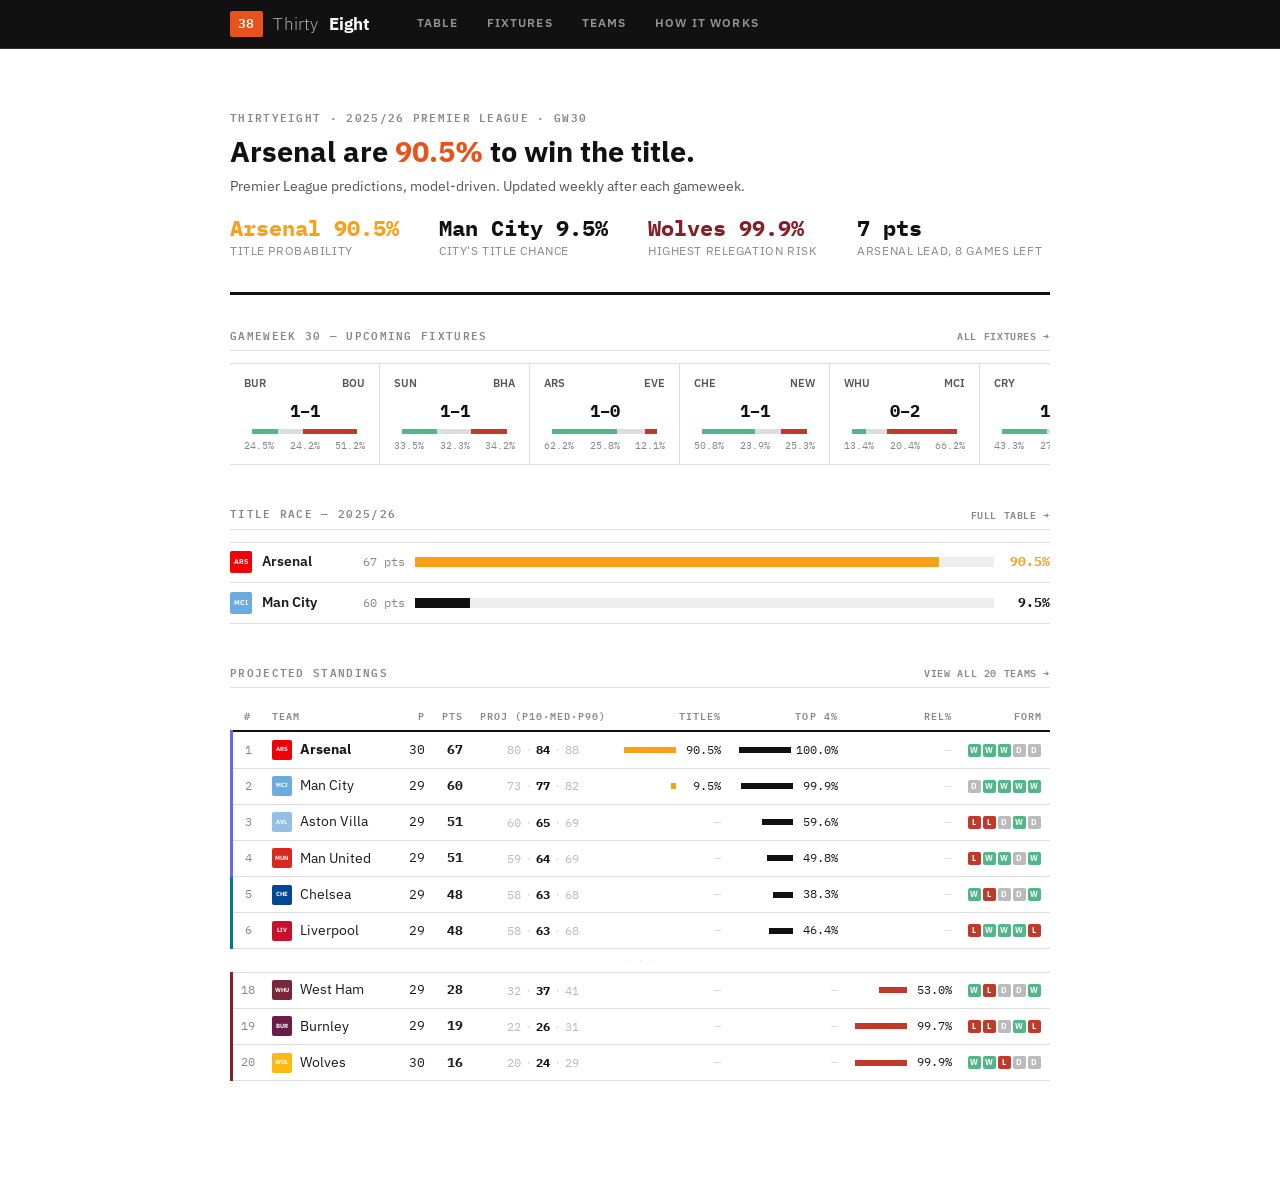
==== website/index.html @ 5873ffb3 "Initial commit — ThirtyEight GW31 data live Pipeline run for GW31, all 7 scripts completed. Outputs " ====
<!DOCTYPE html>
<html lang="en">
<head>
<meta charset="UTF-8">
<meta name="viewport" content="width=device-width, initial-scale=1.0">
<title>ThirtyEight — Premier League Predictions</title>
<link rel="stylesheet" href="styles.css">
</head>
<body>

<header class="site-header">
  <div class="header-inner">
    <a class="site-logo" href="index.html"><span class="logo-mark">38</span><span class="logo-word-light">Thirty</span><span class="logo-word-bold">Eight</span></a>
    <nav class="site-nav" id="mainNav">
      <a href="table.html">Table</a>
      <a href="fixtures.html">Fixtures</a>
      <a href="team-arsenal.html">Teams</a>
      <a href="methodology.html">How It Works</a>
    </nav>
    <button class="nav-toggle" id="navToggle" aria-label="Menu">☰</button>
  </div>
</header>

<main class="page-body">
<div class="container">

  <!-- LEDE -->
  <div class="home-lede">
    <div class="eyebrow" id="homeEyebrow">ThirtyEight · 2025/26 Premier League · GW30</div>
    <h1>Arsenal are <span class="accent" id="heroTitlePct">90.5%</span> to win the title.</h1>
    <p class="sub">Premier League predictions, model-driven. Updated weekly after each gameweek.</p>
    <div class="headline-stats" id="headlineStats">
      <div class="headline-stat">
        <div class="stat-num gold" id="statLeader">Arsenal 90.5%</div>
        <div class="stat-label">Title probability</div>
      </div>
      <div class="headline-stat">
        <div class="stat-num" id="statCity">Man City 9.5%</div>
        <div class="stat-label">City's title chance</div>
      </div>
      <div class="headline-stat">
        <div class="stat-num red" id="statRel">Wolves 99.9%</div>
        <div class="stat-label">Highest relegation risk</div>
      </div>
      <div class="headline-stat">
        <div class="stat-num" id="statGap">7 pts</div>
        <div class="stat-label">Arsenal lead, 8 games left</div>
      </div>
    </div>
  </div>

  <!-- UPCOMING FIXTURES -->
  <section class="section">
    <div class="section-label">
      <span>Gameweek 30 — Upcoming Fixtures</span>
      <a href="fixtures.html">All fixtures →</a>
    </div>
    <div class="fixture-strip" id="fixtureStrip"></div>
  </section>

  <!-- TITLE RACE -->
  <section class="section">
    <div class="section-label">
      <span>Title Race — 2025/26</span>
      <a href="table.html">Full table →</a>
    </div>
    <div class="title-race-wrap" id="titleRaceRows"></div>
  </section>

  <!-- PROJECTED TABLE (TOP 6 + BOTTOM 3) -->
  <section class="section">
    <div class="section-label">
      <span>Projected Standings</span>
      <a href="table.html">View all 20 teams →</a>
    </div>
    <div class="league-table-wrap">
      <table class="league-table" id="homeTable">
        <thead>
          <tr>
            <th>#</th>
            <th>Team</th>
            <th>P</th>
            <th>Pts</th>
            <th class="hide-mobile" style="text-align:center">Proj (P10·Med·P90)</th>
            <th>Title%</th>
            <th class="hide-mobile">Top 4%</th>
            <th>Rel%</th>
            <th class="hide-mobile hide-tablet">Form</th>
          </tr>
        </thead>
        <tbody id="homeTableBody"></tbody>
      </table>
    </div>
  </section>

</div>
</main>

<script src="data.js"></script>
<script>
const TEAM_COLORS = {
  'Arsenal':'#EF0107','Man City':'#6CABDD','Aston Villa':'#95BFE5','Man United':'#DA291C',
  'Chelsea':'#034694','Liverpool':'#C8102E','Brentford':'#D20000','Everton':'#003399',
  'Newcastle':'#241F20','Bournemouth':'#DA291C','Sunderland':'#EB172B','Fulham':'#888',
  'Brighton':'#0057B8','Crystal Palace':'#1B458F','Leeds':'#c9a800','Tottenham':'#132257',
  "Nott'm Forest":'#DD0000','West Ham':'#7A263A','Burnley':'#6C1D45','Wolves':'#FDB913',
};
const TEAM_ABBR = {
  'Arsenal':'ARS','Man City':'MCI','Aston Villa':'AVL','Man United':'MUN','Chelsea':'CHE',
  'Liverpool':'LIV','Brentford':'BRE','Everton':'EVE','Newcastle':'NEW','Bournemouth':'BOU',
  'Sunderland':'SUN','Fulham':'FUL','Brighton':'BHA','Crystal Palace':'CRY','Leeds':'LEE',
  'Tottenham':'TOT',"Nott'm Forest":'NFO','West Ham':'WHU','Burnley':'BUR','Wolves':'WOL',
};

function badge(team, size=20) {
  const c = TEAM_COLORS[team] || '#111';
  const a = TEAM_ABBR[team] || team.slice(0,3).toUpperCase();
  return `<div class="team-badge" style="width:${size}px;height:${size}px;background:${c};font-size:${size*.3}px">${a}</div>`;
}

function probBar(pct, type='black', maxP=100) {
  const maxW = 52;
  const w = pct > 0 ? Math.max(Math.round((pct/maxP)*maxW), 2) : 0;
  const fmt = pct === 0 ? '<span style="color:var(--gray3)">—</span>' : `${pct.toFixed(1)}%`;
  return `<div class="prob-bar-wrap"><div class="prob-bar ${type}" style="width:${w}px"></div><span class="prob-val">${fmt}</span></div>`;
}

function formGuide(form) {
  return '<div class="form-guide">' + form.map(r=>`<div class="form-sq ${r}">${r}</div>`).join('') + '</div>';
}

function hdaBar(h,d,a) {
  return `<div class="fixture-hda-bar"><div class="hda-h" style="flex:${h}"></div><div class="hda-d" style="flex:${d}"></div><div class="hda-a" style="flex:${a}"></div></div>`;
}

const data = SITE_DATA;
const GW_KEY = Object.keys(SITE_DATA).find(k => /^gw\d+$/.test(k));
const GW_NUM = GW_KEY ? parseInt(GW_KEY.replace('gw','')) : '';
document.getElementById('homeEyebrow').textContent = 'ThirtyEight · 2025/26 Premier League · ' + SITE_DATA.lastUpdated;
const leader = data.projection[0];
const city   = data.projection.find(t=>t.team==='Man City');
const topRel = [...data.projection].sort((a,b)=>b.relegPct-a.relegPct)[0];

// Lede
document.getElementById('heroTitlePct').textContent = leader.titlePct.toFixed(1) + '%';
document.getElementById('statLeader').textContent = `${leader.team} ${leader.titlePct.toFixed(1)}%`;
document.getElementById('statCity').textContent   = `Man City ${city.titlePct.toFixed(1)}%`;
document.getElementById('statRel').textContent    = `${topRel.team} ${topRel.relegPct.toFixed(1)}%`;

// Fixture strip
const strip = document.getElementById('fixtureStrip');
data[GW_KEY].forEach(f => {
  const maxP = Math.max(f.homeWin, f.draw, f.awayWin);
  const hc = maxP >= 70 ? 'high-conf' : '';
  const d = document.createElement('div');
  d.className = `strip-card ${hc}`;
  d.innerHTML = `
    <div class="strip-teams"><span>${TEAM_ABBR[f.home]||f.home}</span><span>${TEAM_ABBR[f.away]||f.away}</span></div>
    <div class="strip-score">${f.predHome}–${f.predAway}</div>
    ${hdaBar(f.homeWin, f.draw, f.awayWin)}
    <div style="font-family:var(--fontMono);font-size:0.6rem;color:var(--gray5);margin-top:0.25rem;display:flex;justify-content:space-between">
      <span>${f.homeWin}%</span><span>${f.draw}%</span><span>${f.awayWin}%</span>
    </div>`;
  d.addEventListener('click', () => window.location.href='fixtures.html');
  strip.appendChild(d);
});

// Title race
const raceEl = document.getElementById('titleRaceRows');
const contenders = data.projection.filter(t => t.titlePct > 0 || t.top4Pct > 60);
contenders.forEach((t,i) => {
  const isLeader = i===0;
  const row = document.createElement('div');
  row.className = 'title-race-row';
  row.innerHTML = `
    ${badge(t.team, 22)}
    <span class="tr-team">${t.team}</span>
    <span class="tr-pts">${t.currentPts} pts</span>
    <div class="tr-bar-wrap"><div class="tr-bar${isLeader?' leader':''}" style="width:${Math.max(t.titlePct,0.3)}%"></div></div>
    <span class="tr-pct${isLeader?' leader-val':''}">${t.titlePct.toFixed(1)}%</span>
  `;
  raceEl.appendChild(row);
});

// Home table
const tbody = document.getElementById('homeTableBody');
const rows = [...data.projection.slice(0,6), ...data.projection.slice(-3)];
const maxTitle = Math.max(...data.projection.map(t=>t.titlePct));
const maxTop4  = Math.max(...data.projection.map(t=>t.top4Pct));
const maxRel   = Math.max(...data.projection.map(t=>t.relegPct));

rows.forEach((t, idx) => {
  if (idx === 6) {
    const sep = document.createElement('tr');
    sep.innerHTML = `<td colspan="9" style="text-align:center;font-family:var(--fontMono);font-size:0.65rem;color:var(--gray3);padding:0.2rem;border-bottom:1px solid var(--gray3)">· · ·</td>`;
    tbody.appendChild(sep);
  }
  const pos = t.pos;
  const zone = pos<=4?'zone-cl':pos<=6?'zone-el':pos>=18?'zone-rel':'zone-none';
  const isLeader = pos===1?'zone-leader':'';
  const tr = document.createElement('tr');
  tr.className = `${zone} ${isLeader}`;
  tr.onclick = () => window.location.href = 'team-arsenal.html';
  tr.innerHTML = `
    <td>${pos}</td>
    <td><div class="team-cell">${badge(t.team)}<span class="team-name">${t.team}</span></div></td>
    <td class="mono-cell">${t.played}</td>
    <td class="mono-cell" style="font-weight:700">${t.currentPts}</td>
    <td class="hide-mobile" style="text-align:center">
      <div class="proj-inline">
        <span class="p-lo">${t.projMin}</span><span class="sep">·</span>
        <span class="p-med">${t.projMed}</span><span class="sep">·</span>
        <span class="p-hi">${t.projMax}</span>
      </div>
    </td>
    <td class="prob-bar-cell">${probBar(t.titlePct,'gold',maxTitle||100)}</td>
    <td class="prob-bar-cell hide-mobile">${probBar(t.top4Pct,'black',maxTop4||100)}</td>
    <td class="prob-bar-cell">${probBar(t.relegPct,'red',maxRel||100)}</td>
    <td class="hide-mobile hide-tablet">${formGuide(t.form)}</td>
  `;
  tbody.appendChild(tr);
});

// Animate bars
window.addEventListener('load', () => {
  document.querySelectorAll('.prob-bar').forEach(b => {
    const w = b.style.width; b.style.width='0';
    setTimeout(() => { b.style.width = w; }, 80);
  });
  document.querySelectorAll('.tr-bar').forEach(b => {
    const w = b.style.width; b.style.width='0';
    setTimeout(() => { b.style.width = w; }, 120);
  });
});

document.getElementById('navToggle').addEventListener('click', () => {
  document.getElementById('mainNav').classList.toggle('open');
});
</script>
</body>
</html>
---- website/styles.css ----
/* =====================================================================
   ThirtyEight — Stylesheet
   Premier League predictions, model-driven.
   ===================================================================== */

@import url('https://fonts.googleapis.com/css2?family=IBM+Plex+Mono:wght@400;500;600&family=IBM+Plex+Sans:ital,wght@0,300;0,400;0,500;0,600;0,700;1,400&display=swap');

/* --- TOKENS -------------------------------------------------------------- */
:root {
  /* Brand — ThirtyEight */
  --brand:        #E8521C;   /* burnt orange — the 38 mark only */
  --brandDark:    #c4400f;   /* hover state */
  --eplGold:      #F9A01B;   /* title probability highlight only */
  --eplPurple:    #3D195B;   /* retained for purple zone border */

  /* Data colours — used ONLY inside data cells/bars, never for UI chrome */
  --winGreen:     #2D6A4F;
  --winGreenBg:   #d4edda;
  --winGreenMid:  #52b788;
  --drawAmber:    #856404;
  --drawAmberBg:  #fff3cd;
  --lossRed:      #842029;
  --lossRedBg:    #f8d7da;
  --teal:         #007B89;
  --tealLight:    #b2d8dc;

  /* UI — almost entirely black/white/gray */
  --black:        #111111;
  --nearBlack:    #1A1A1A;
  --gray1:        #F7F7F7;
  --gray2:        #EEEEEE;
  --gray3:        #DDDDDD;
  --gray4:        #BBBBBB;
  --gray5:        #888888;
  --gray6:        #555555;
  --white:        #FFFFFF;

  --fontSans:  'IBM Plex Sans', system-ui, -apple-system, sans-serif;
  --fontMono:  'IBM Plex Mono', 'Courier New', monospace;

  --maxWidth:  860px;
}

/* --- RESET -------------------------------------------------------------- */
*, *::before, *::after { box-sizing: border-box; margin: 0; padding: 0; }
html { font-size: 16px; -webkit-text-size-adjust: 100%; }
body {
  font-family: var(--fontSans);
  font-size: 0.9375rem;
  line-height: 1.55;
  color: var(--nearBlack);
  background: var(--white);
}
img { max-width: 100%; display: block; }
a { color: var(--nearBlack); text-decoration: none; }
a:hover { text-decoration: underline; }

/* --- LAYOUT ------------------------------------------------------------- */
.container {
  max-width: var(--maxWidth);
  margin: 0 auto;
  padding: 0 1.25rem;
}
.page-body { padding: 2rem 0 5rem; }

/* --- SITE HEADER -------------------------------------------------------- */
.site-header {
  background: var(--black);
  color: #fff;
  position: sticky;
  top: 0;
  z-index: 100;
  border-bottom: 1px solid #333;
}
.header-inner {
  max-width: var(--maxWidth);
  margin: 0 auto;
  padding: 0 1.25rem;
  display: flex;
  align-items: center;
  height: 48px;
  gap: 0;
}
.site-logo {
  font-weight: 400;
  font-size: 1.05rem;
  color: #fff;
  white-space: nowrap;
  margin-right: 2rem;
  display: flex;
  align-items: center;
  gap: 0.65rem;
  letter-spacing: 0;
  text-transform: none;
  text-decoration: none;
}
.site-logo:hover { text-decoration: none; }
/* The "38" badge — solid brand-colour square */
.logo-mark {
  display: inline-flex;
  align-items: center;
  justify-content: center;
  width: 33px;
  height: 26px;
  background: var(--brand);
  color: #fff;
  font-family: var(--fontMono);
  font-size: 0.8rem;
  font-weight: 600;
  letter-spacing: 0.02em;
  flex-shrink: 0;
  border-radius: 2px;
}
/* Split-weight wordmark: "Thirty" light, "Eight" bold */
.logo-word-light {
  font-weight: 300;
  color: rgba(255,255,255,0.65);
  letter-spacing: 0.01em;
}
.logo-word-bold {
  font-weight: 700;
  color: #fff;
  letter-spacing: 0.01em;
}
.site-nav { display: flex; gap: 0; flex: 1; }
.site-nav a {
  color: rgba(255,255,255,0.55);
  font-size: 0.72rem;
  font-weight: 600;
  letter-spacing: 0.1em;
  text-transform: uppercase;
  padding: 0 0.9rem;
  height: 48px;
  display: flex;
  align-items: center;
  border-bottom: 2px solid transparent;
  transition: color 0.12s;
}
.site-nav a:hover { color: rgba(255,255,255,0.85); text-decoration: none; }
.site-nav a.active { color: #fff; border-bottom-color: var(--brand); }
.header-meta { display: none; }
.nav-toggle {
  display: none;
  background: none;
  border: none;
  color: rgba(255,255,255,0.7);
  font-size: 1.2rem;
  cursor: pointer;
  margin-left: auto;
  padding: 0.25rem;
}

/* --- PAGE HEADER -------------------------------------------------------- */
.page-header {
  padding: 2rem 0 1.5rem;
  border-bottom: 3px solid var(--black);
  margin-bottom: 2rem;
}
.page-header .eyebrow {
  font-family: var(--fontMono);
  font-size: 0.68rem;
  font-weight: 600;
  letter-spacing: 0.12em;
  text-transform: uppercase;
  color: var(--gray5);
  margin-bottom: 0.4rem;
}
.page-header h1 {
  font-size: 1.6rem;
  font-weight: 700;
  line-height: 1.2;
  color: var(--black);
  margin-bottom: 0.3rem;
}
.page-header .deck {
  font-size: 0.875rem;
  color: var(--gray6);
  line-height: 1.5;
}

/* --- SECTION LABELS ----------------------------------------------------- */
.section-label {
  font-family: var(--fontMono);
  font-size: 0.68rem;
  font-weight: 600;
  letter-spacing: 0.12em;
  text-transform: uppercase;
  color: var(--gray5);
  margin-bottom: 0.75rem;
  padding-bottom: 0.4rem;
  border-bottom: 1px solid var(--gray3);
  display: flex;
  justify-content: space-between;
  align-items: center;
}
.section-label a {
  color: var(--gray5);
  font-size: 0.65rem;
  letter-spacing: 0.06em;
}
.section-label a:hover { color: var(--nearBlack); }

.section { margin-bottom: 2.5rem; }

/* --- HOME HEADLINE MODULE ----------------------------------------------- */
.home-lede {
  padding: 1.75rem 0 2rem;
  border-bottom: 3px solid var(--black);
  margin-bottom: 2rem;
}
.home-lede .eyebrow {
  font-family: var(--fontMono);
  font-size: 0.68rem;
  font-weight: 600;
  letter-spacing: 0.12em;
  text-transform: uppercase;
  color: var(--gray5);
  margin-bottom: 0.5rem;
}
.home-lede h1 {
  font-size: 1.8rem;
  font-weight: 700;
  line-height: 1.2;
  color: var(--black);
  margin-bottom: 0.5rem;
}
.home-lede h1 .accent {
  color: var(--brand);
}
.home-lede .sub {
  font-size: 0.875rem;
  color: var(--gray6);
  margin-bottom: 1.25rem;
  line-height: 1.5;
}
.headline-stats {
  display: flex;
  gap: 2.5rem;
  flex-wrap: wrap;
}
.headline-stat { }
.headline-stat .stat-num {
  font-family: var(--fontMono);
  font-size: 1.4rem;
  font-weight: 700;
  line-height: 1;
  color: var(--black);
}
.headline-stat .stat-num.gold { color: var(--eplGold); }
.headline-stat .stat-num.green { color: var(--winGreen); }
.headline-stat .stat-num.red { color: var(--lossRed); }
.headline-stat .stat-label {
  font-size: 0.72rem;
  color: var(--gray5);
  margin-top: 0.15rem;
  text-transform: uppercase;
  letter-spacing: 0.05em;
}

/* --- LEAGUE TABLE ------------------------------------------------------- */
.league-table-wrap { overflow-x: auto; }
.league-table {
  width: 100%;
  border-collapse: collapse;
  font-size: 0.85rem;
}
.league-table thead tr {
  border-bottom: 2px solid var(--black);
}
.league-table th {
  font-family: var(--fontMono);
  font-size: 0.65rem;
  font-weight: 600;
  text-transform: uppercase;
  letter-spacing: 0.1em;
  color: var(--gray5);
  padding: 0.45rem 0.5rem;
  text-align: right;
  white-space: nowrap;
}
.league-table th:nth-child(1) { text-align: center; width: 32px; }
.league-table th:nth-child(2) { text-align: left; }
.league-table tbody tr {
  border-bottom: 1px solid var(--gray3);
  transition: background 0.1s;
  cursor: pointer;
}
.league-table tbody tr:hover { background: var(--gray1); }
.league-table td {
  padding: 0.42rem 0.5rem;
  vertical-align: middle;
}
.league-table td:first-child {
  text-align: center;
  font-family: var(--fontMono);
  font-size: 0.75rem;
  color: var(--gray5);
  width: 32px;
}
.league-table td:nth-child(2) { text-align: left; }

/* Zone borders */
.zone-cl   { border-left: 3px solid #6666ff; }
.zone-el   { border-left: 3px solid var(--teal); }
.zone-rel  { border-left: 3px solid var(--lossRed); }
.zone-none { border-left: 3px solid transparent; }

/* zone-leader: bold team name */
.zone-leader td:nth-child(2) .team-name { font-weight: 700; }

/* Team cell */
.team-cell {
  display: flex;
  align-items: center;
  gap: 0.5rem;
  min-width: 120px;
}
.team-badge {
  width: 20px;
  height: 20px;
  border-radius: 2px;
  display: flex;
  align-items: center;
  justify-content: center;
  font-size: 0.6rem;
  font-weight: 700;
  color: #fff;
  flex-shrink: 0;
}
.team-name { font-size: 0.875rem; }

/* Monospace cells */
.mono-cell {
  font-family: var(--fontMono);
  font-size: 0.8rem;
  text-align: right;
}

/* Probability bar — thin, inside cell, number right */
.prob-bar-cell { min-width: 80px; }
.prob-bar-wrap {
  display: flex;
  align-items: center;
  justify-content: flex-end;
  gap: 5px;
}
.prob-bar {
  height: 6px;
  border-radius: 0;
  flex-shrink: 0;
  min-width: 0;
  transition: width 0.5s ease;
}
.prob-bar.purple { background: var(--eplPurple); }
.prob-bar.green  { background: var(--winGreenMid); }
.prob-bar.red    { background: #c0392b; }
.prob-bar.teal   { background: var(--teal); }
.prob-bar.gold   { background: var(--eplGold); }
.prob-bar.black  { background: var(--black); }
.prob-val {
  font-family: var(--fontMono);
  font-size: 0.75rem;
  min-width: 40px;
  text-align: right;
  color: var(--nearBlack);
}

/* Range indicator */
.range-cell { text-align: center !important; min-width: 110px; }

/* Projected pts inline display */
.proj-inline {
  font-family: var(--fontMono);
  font-size: 0.78rem;
  display: flex;
  align-items: center;
  gap: 4px;
  justify-content: center;
  white-space: nowrap;
}
.proj-inline .p-lo  { color: var(--gray4); }
.proj-inline .p-med { font-weight: 700; color: var(--black); }
.proj-inline .p-hi  { color: var(--gray4); }
.proj-inline .sep   { color: var(--gray3); }

/* Form squares */
.form-guide { display: flex; gap: 2px; }
.form-sq {
  width: 13px;
  height: 13px;
  border-radius: 2px;
  font-size: 0.52rem;
  font-weight: 700;
  display: flex;
  align-items: center;
  justify-content: center;
  color: #fff;
}
.form-sq.W { background: var(--winGreenMid); }
.form-sq.D { background: var(--gray4); color: #fff; }
.form-sq.L { background: #c0392b; }

/* --- FIXTURE CARDS ------------------------------------------------------ */
.fixtures-list { display: flex; flex-direction: column; }

.fixture-card {
  border-bottom: 1px solid var(--gray3);
  background: var(--white);
  overflow: hidden;
}
.fixture-card:first-child { border-top: 1px solid var(--gray3); }
.fixture-card:hover .fixture-main { background: var(--gray1); }
.fixture-card.high-conf .fixture-main {
  border-left: 3px solid var(--black);
}

.fixture-main {
  display: grid;
  grid-template-columns: 1fr 160px 1fr;
  gap: 0;
  align-items: center;
  padding: 0.7rem 0.75rem;
  cursor: pointer;
  transition: background 0.1s;
}
.fixture-team {
  display: flex;
  align-items: center;
  gap: 0.5rem;
}
.fixture-team.away { flex-direction: row-reverse; }
.fixture-team-name { font-weight: 600; font-size: 0.875rem; }
.fixture-xg {
  font-family: var(--fontMono);
  font-size: 0.68rem;
  color: var(--gray5);
  margin-top: 1px;
}

.fixture-center { text-align: center; }
.fixture-pred-score {
  font-family: var(--fontMono);
  font-size: 1.2rem;
  font-weight: 700;
  letter-spacing: 0.06em;
}
.fixture-hda-bar {
  display: flex;
  height: 5px;
  margin: 0.3rem 0.5rem;
  overflow: hidden;
}
.hda-h { background: var(--winGreenMid); }
.hda-d { background: var(--gray3); }
.hda-a { background: #c0392b; }
.fixture-hda-nums {
  display: flex;
  justify-content: center;
  gap: 0.75rem;
  font-family: var(--fontMono);
  font-size: 0.65rem;
  color: var(--gray5);
}
.fixture-hda-nums .dominant { font-weight: 700; color: var(--nearBlack); }

.confidence-badge {
  display: inline-block;
  font-family: var(--fontMono);
  font-size: 0.6rem;
  font-weight: 600;
  letter-spacing: 0.08em;
  padding: 0.15rem 0.4rem;
  text-transform: uppercase;
  margin-top: 0.3rem;
}
.conf-strong   { background: var(--black); color: #fff; }
.conf-moderate { border: 1px solid var(--gray3); color: var(--gray5); }
.conf-open     { border: 1px solid var(--gray3); color: var(--gray4); }

/* Expanded fixture detail */
.fixture-detail {
  border-top: 1px solid var(--gray2);
  padding: 1rem 0.75rem 1rem;
  background: var(--gray1);
  display: none;
}
.fixture-detail.open { display: block; }

.score-matrix-wrap { }
.score-matrix-title {
  font-family: var(--fontMono);
  font-size: 0.65rem;
  font-weight: 600;
  letter-spacing: 0.1em;
  text-transform: uppercase;
  color: var(--gray5);
  margin-bottom: 0.5rem;
}
.score-matrix {
  border-collapse: collapse;
  font-family: var(--fontMono);
  font-size: 0.72rem;
}
.score-matrix th, .score-matrix td {
  width: 38px;
  height: 30px;
  text-align: center;
  vertical-align: middle;
  border: 1px solid #e0e0e0;
}
.score-matrix th { background: #f5f5f5; font-weight: 600; color: var(--gray6); font-size: 0.65rem; }

/* Top scorelines */
.top-scores { display: flex; gap: 0.4rem; flex-wrap: wrap; margin-bottom: 0.75rem; }
.top-score-pill {
  font-family: var(--fontMono);
  font-size: 0.72rem;
  background: var(--gray2);
  padding: 0.2rem 0.45rem;
}
.top-score-pill.best { background: var(--black); color: #fff; }

/* xG bars */
.xg-bar-wrap { }
.xg-bar-row {
  display: flex;
  align-items: center;
  gap: 0.5rem;
  font-family: var(--fontMono);
  font-size: 0.75rem;
  height: 22px;
  margin-bottom: 0.3rem;
}
.xg-home-bar { height: 8px; background: var(--black); }
.xg-away-bar { height: 8px; background: var(--gray4); }
.xg-num { min-width: 28px; }

/* Detail grid */
.detail-grid {
  display: grid;
  grid-template-columns: auto 1fr;
  gap: 2rem;
}
@media (max-width: 640px) { .detail-grid { grid-template-columns: 1fr; gap: 1rem; } }

/* --- FIXTURE SCROLL STRIP ---------------------------------------------- */
.fixture-strip {
  display: flex;
  gap: 0;
  overflow-x: auto;
  border-top: 1px solid var(--gray3);
  border-bottom: 1px solid var(--gray3);
  scrollbar-width: thin;
  scrollbar-color: var(--gray3) transparent;
}
.fixture-strip::-webkit-scrollbar { height: 3px; }
.fixture-strip::-webkit-scrollbar-thumb { background: var(--gray3); }

.strip-card {
  flex-shrink: 0;
  padding: 0.65rem 0.85rem;
  width: 150px;
  cursor: pointer;
  border-right: 1px solid var(--gray3);
  transition: background 0.1s;
}
.strip-card:hover { background: var(--gray1); }
.strip-card.high-conf { border-top: 2px solid var(--black); }
.strip-teams {
  display: flex;
  justify-content: space-between;
  font-size: 0.7rem;
  font-weight: 600;
  letter-spacing: 0.02em;
  margin-bottom: 0.35rem;
  color: var(--gray6);
}
.strip-score {
  font-family: var(--fontMono);
  font-size: 1.05rem;
  font-weight: 700;
  text-align: center;
  margin-bottom: 0.35rem;
  color: var(--black);
}
.strip-hda { display: flex; height: 3px; }

/* --- TITLE RACE --------------------------------------------------------- */
.title-race-wrap { }
.title-race-row {
  display: flex;
  align-items: center;
  gap: 0.65rem;
  padding: 0.55rem 0;
  border-bottom: 1px solid var(--gray3);
}
.title-race-row:first-child { border-top: 1px solid var(--gray3); }
.tr-team {
  font-size: 0.875rem;
  font-weight: 600;
  min-width: 90px;
}
.tr-pts {
  font-family: var(--fontMono);
  font-size: 0.72rem;
  color: var(--gray5);
  min-width: 40px;
  text-align: right;
}
.tr-bar-wrap {
  flex: 1;
  height: 10px;
  background: var(--gray2);
  overflow: hidden;
}
.tr-bar {
  height: 100%;
  background: var(--black);
  transition: width 0.7s ease;
}
.tr-bar.leader { background: var(--eplGold); }
.tr-pct {
  font-family: var(--fontMono);
  font-size: 0.8rem;
  font-weight: 700;
  min-width: 46px;
  text-align: right;
}
.tr-pct.leader-val { color: var(--eplGold); }

/* --- TEAM PAGE ---------------------------------------------------------- */
.team-header {
  padding: 1.75rem 0 1.5rem;
  border-bottom: 3px solid var(--black);
  margin-bottom: 2rem;
}
.team-header-top {
  display: flex;
  align-items: flex-end;
  gap: 1.5rem;
  margin-bottom: 0.75rem;
  flex-wrap: wrap;
}
.team-badge-large {
  width: 48px;
  height: 48px;
  border-radius: 4px;
  display: flex;
  align-items: center;
  justify-content: center;
  font-size: 0.875rem;
  font-weight: 800;
  color: #fff;
  flex-shrink: 0;
}
.team-header h1 {
  font-size: 1.7rem;
  font-weight: 700;
  line-height: 1.1;
}
.team-header .pos-line {
  font-size: 0.8rem;
  color: var(--gray5);
  margin-top: 2px;
  font-family: var(--fontMono);
}
.team-proj-line {
  font-size: 0.9rem;
  color: var(--gray6);
  margin-bottom: 1rem;
}
.team-proj-line strong { color: var(--black); }
.team-stats-row {
  display: flex;
  gap: 2.5rem;
  flex-wrap: wrap;
}
.team-stat .val {
  font-family: var(--fontMono);
  font-size: 1.35rem;
  font-weight: 700;
  color: var(--black);
  line-height: 1;
}
.team-stat .lbl {
  font-size: 0.68rem;
  color: var(--gray5);
  text-transform: uppercase;
  letter-spacing: 0.06em;
  margin-top: 2px;
}

/* Points histogram */
.histogram-wrap {
  position: relative;
  margin-bottom: 2rem;
}
.hist-bar { fill: var(--gray3); transition: fill 0.15s; }
.hist-bar:hover { fill: var(--black); cursor: pointer; }
.hist-bar.in-range { fill: var(--gray4); }
.hist-bar.peak { fill: var(--black); }
.hist-median { stroke: var(--black); stroke-width: 1.5; stroke-dasharray: 3 3; }
.axis text { font-family: var(--fontMono); font-size: 10px; fill: var(--gray5); }
.axis path, .axis line { stroke: var(--gray3); }
.hist-tooltip {
  position: absolute;
  background: var(--black);
  color: #fff;
  padding: 0.3rem 0.55rem;
  font-family: var(--fontMono);
  font-size: 0.72rem;
  pointer-events: none;
  white-space: nowrap;
  opacity: 0;
  transition: opacity 0.1s;
}

/* Team fixture table */
.team-fixture-table { width: 100%; border-collapse: collapse; font-size: 0.85rem; }
.team-fixture-table thead tr { border-bottom: 2px solid var(--black); }
.team-fixture-table th {
  font-family: var(--fontMono);
  font-size: 0.65rem;
  font-weight: 600;
  text-transform: uppercase;
  letter-spacing: 0.1em;
  color: var(--gray5);
  padding: 0.4rem 0.5rem;
  text-align: right;
}
.team-fixture-table th:nth-child(1),
.team-fixture-table th:nth-child(2) { text-align: left; }
.team-fixture-table td {
  padding: 0.42rem 0.5rem;
  border-bottom: 1px solid var(--gray3);
  text-align: right;
  vertical-align: middle;
}
.team-fixture-table td:nth-child(1),
.team-fixture-table td:nth-child(2) { text-align: left; }
.team-fixture-table tbody tr:hover { background: var(--gray1); cursor: pointer; }
.team-fixture-table .total-row {
  border-top: 2px solid var(--black);
  font-weight: 700;
  background: var(--gray1) !important;
}

.ha-badge {
  font-family: var(--fontMono);
  font-size: 0.65rem;
  font-weight: 700;
  padding: 0.1rem 0.3rem;
  border: 1px solid;
}
.ha-H { border-color: var(--black); color: var(--black); background: transparent; }
.ha-A { border-color: var(--gray4); color: var(--gray5); background: transparent; }

/* Coloured pct cells */
.cell-win  { color: var(--winGreen); font-weight: 600; }
.cell-draw { color: var(--drawAmber); font-weight: 600; }
.cell-loss { color: var(--lossRed); font-weight: 600; }
.mono { font-family: var(--fontMono); }

/* Detail rows */
.detail-row { display: none; }
.detail-row.open { display: table-row; }
.detail-row td {
  padding: 0.75rem 1rem !important;
  background: var(--gray1) !important;
  border-bottom: 2px solid var(--gray3) !important;
}

/* Score mini matrix */
.sm-mini table { border-collapse: collapse; font-family: var(--fontMono); font-size: 0.62rem; }
.sm-mini th, .sm-mini td { width: 28px; height: 22px; text-align: center; border: 1px solid #e0e0e0; }
.sm-mini th { background: #f0f0f0; font-weight: 600; font-size: 0.58rem; }

/* --- METHODOLOGY -------------------------------------------------------- */
.prose { max-width: 640px; }
.prose h2 {
  font-size: 1rem;
  font-weight: 700;
  color: var(--black);
  margin: 2rem 0 0.5rem;
  padding-bottom: 0.3rem;
  border-bottom: 2px solid var(--black);
  text-transform: uppercase;
  letter-spacing: 0.03em;
}
.prose h2:first-child { margin-top: 0; }
.prose p { margin-bottom: 0.875rem; line-height: 1.7; font-size: 0.9rem; }
.prose ul { margin: 0.5rem 0 0.875rem 1.25rem; }
.prose li { margin-bottom: 0.3rem; font-size: 0.9rem; line-height: 1.6; }
.prose code {
  font-family: var(--fontMono);
  font-size: 0.8rem;
  background: var(--gray1);
  padding: 0.1rem 0.3rem;
  border: 1px solid var(--gray3);
}
.callout {
  border-left: 3px solid var(--black);
  padding: 0.75rem 1rem;
  margin: 1.25rem 0;
  background: var(--gray1);
  font-size: 0.875rem;
}
.stat-grid {
  display: grid;
  grid-template-columns: repeat(3, 1fr);
  gap: 1px;
  background: var(--gray3);
  border: 1px solid var(--gray3);
  margin: 1.25rem 0;
}
.stat-card {
  background: var(--white);
  padding: 1rem;
  text-align: center;
}
.stat-card .stat-val {
  font-family: var(--fontMono);
  font-size: 1.4rem;
  font-weight: 700;
  color: var(--black);
}
.stat-card .stat-label { font-size: 0.72rem; color: var(--gray5); margin-top: 0.2rem; text-transform: uppercase; letter-spacing: 0.05em; }

/* --- UTILITIES ---------------------------------------------------------- */
.filter-bar { display: flex; gap: 0; margin-bottom: 1.5rem; flex-wrap: wrap; border: 1px solid var(--gray3); display: inline-flex; }
.filter-btn {
  font-family: var(--fontMono);
  font-size: 0.68rem;
  font-weight: 600;
  letter-spacing: 0.06em;
  text-transform: uppercase;
  padding: 0.35rem 0.7rem;
  border: none;
  border-right: 1px solid var(--gray3);
  background: var(--white);
  cursor: pointer;
  transition: background 0.1s;
  color: var(--gray5);
}
.filter-btn:last-child { border-right: none; }
.filter-btn:hover { background: var(--gray1); color: var(--black); }
.filter-btn.active { background: var(--brand); color: #fff; border-color: var(--brand); }

.gw-header {
  font-family: var(--fontMono);
  font-size: 0.65rem;
  font-weight: 600;
  text-transform: uppercase;
  letter-spacing: 0.12em;
  color: var(--gray5);
  padding: 0.75rem 0 0.4rem;
  border-bottom: 1px solid var(--gray3);
  margin-bottom: 0;
}

/* --- RESPONSIVE --------------------------------------------------------- */
@media (max-width: 640px) {
  .site-nav { display: none; }
  .site-nav.open {
    display: flex;
    flex-direction: column;
    position: absolute;
    top: 48px;
    left: 0;
    right: 0;
    background: var(--black);
    z-index: 99;
    border-top: 1px solid #333;
  }
  .site-nav.open a { height: 42px; padding: 0 1.25rem; border-bottom: 1px solid #333; border-left: none; color: rgba(255,255,255,0.65); }
  .site-nav.open a.active { color: #fff; border-left: 2px solid var(--brand); }
  .nav-toggle { display: block; }
  .header-meta { display: none; }
  .hide-mobile { display: none !important; }
  .home-lede h1 { font-size: 1.35rem; }
  .headline-stats { gap: 1.5rem; }
  .fixture-main { grid-template-columns: 1fr 130px 1fr; }
  .stat-grid { grid-template-columns: 1fr 1fr; }
  .team-header h1 { font-size: 1.35rem; }
  .detail-grid { grid-template-columns: 1fr; gap: 1rem; }
  .filter-bar { width: 100%; overflow-x: auto; }
}
@media (min-width: 641px) and (max-width: 1024px) {
  .hide-tablet { display: none !important; }
}

/* Animations */
@keyframes fadeIn { from { opacity: 0; } to { opacity: 1; } }
.animate-in { animation: fadeIn 0.25s ease; }
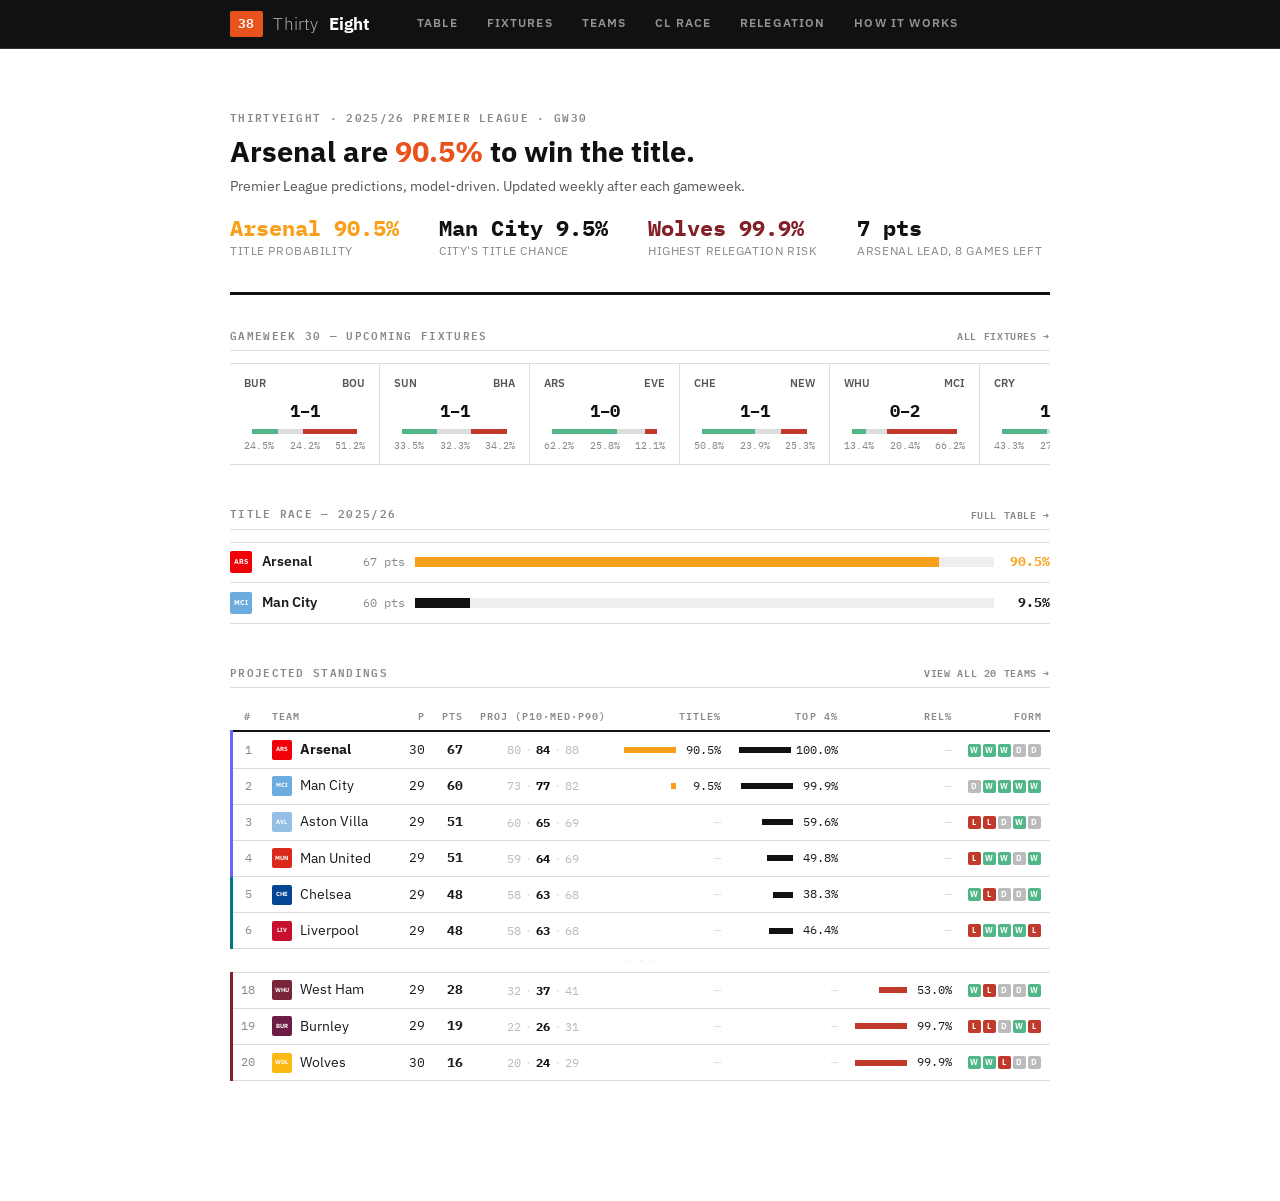
==== commit 7820b563: "Add all 20 team pages, CL race, and relegation analysis - script 07: now runs a single Monte Carlo s" ====
--- a/website/index.html
+++ b/website/index.html
@@ -14,7 +14,9 @@
     <nav class="site-nav" id="mainNav">
       <a href="table.html">Table</a>
       <a href="fixtures.html">Fixtures</a>
-      <a href="team-arsenal.html">Teams</a>
+      <a href="teams.html">Teams</a>
+      <a href="champions-league.html">CL Race</a>
+      <a href="relegation.html">Relegation</a>
       <a href="methodology.html">How It Works</a>
     </nav>
     <button class="nav-toggle" id="navToggle" aria-label="Menu">☰</button>
@@ -200,7 +202,7 @@
   const isLeader = pos===1?'zone-leader':'';
   const tr = document.createElement('tr');
   tr.className = `${zone} ${isLeader}`;
-  tr.onclick = () => window.location.href = 'team-arsenal.html';
+  tr.onclick = () => window.location.href = `team.html?team=${encodeURIComponent(t.team)}`;
   tr.innerHTML = `
     <td>${pos}</td>
     <td><div class="team-cell">${badge(t.team)}<span class="team-name">${t.team}</span></div></td>
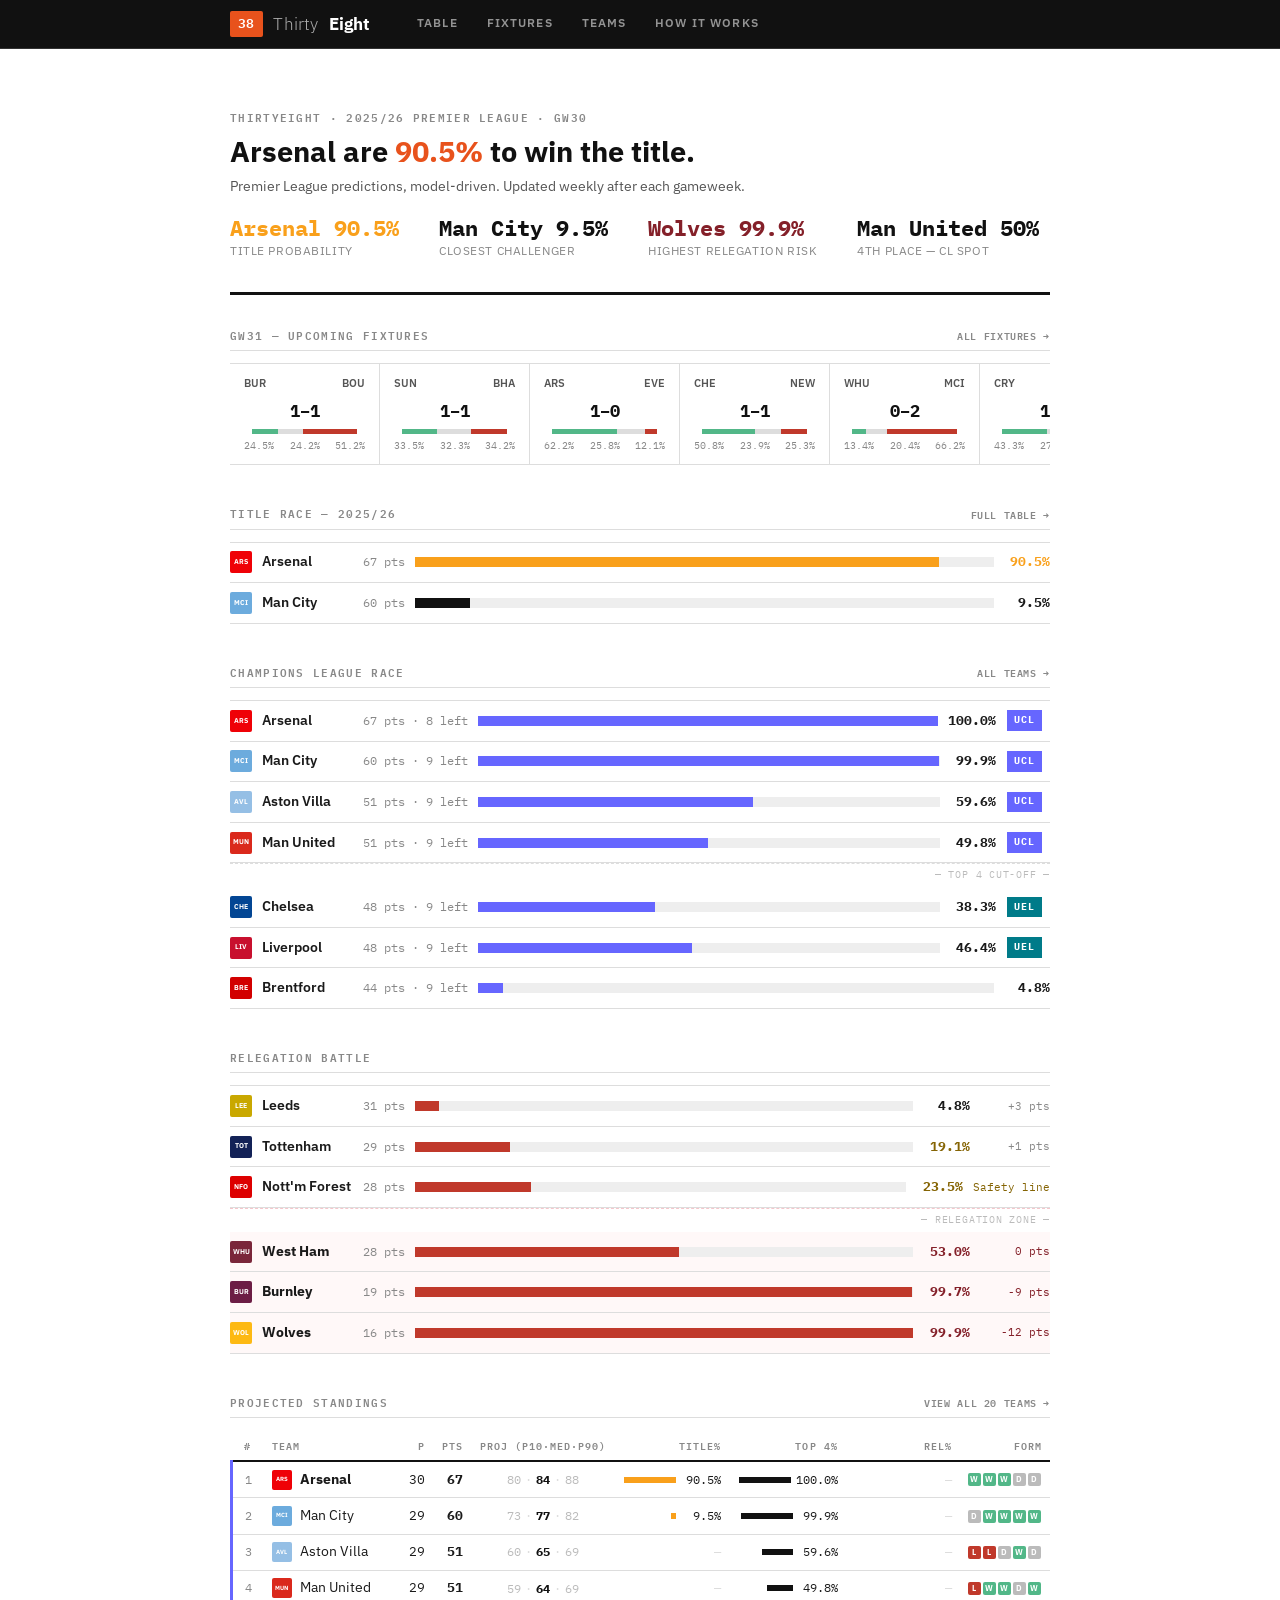
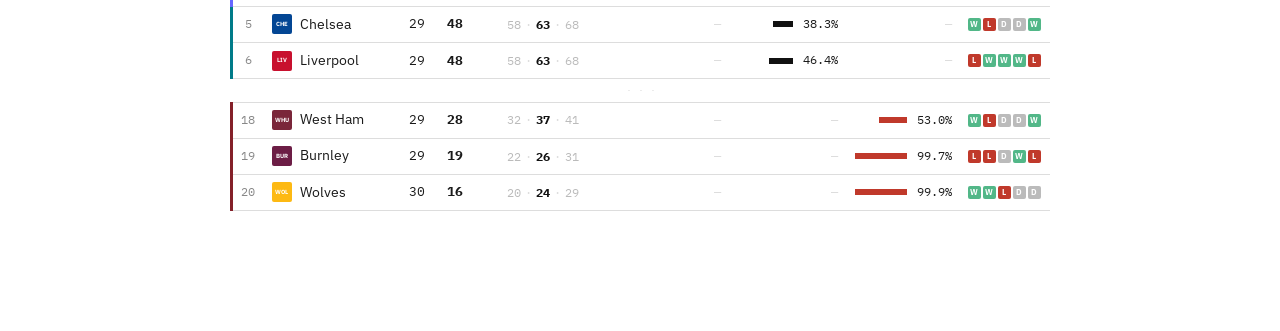
==== commit 91a73fff: "Move CL race & relegation analysis onto home page Replaces separate champions-league.html and relega" ====
--- a/website/index.html
+++ b/website/index.html
@@ -5,6 +5,38 @@
 <meta name="viewport" content="width=device-width, initial-scale=1.0">
 <title>ThirtyEight — Premier League Predictions</title>
 <link rel="stylesheet" href="styles.css">
+<style>
+  /* Sub-label for CL / relegation sections — matches .section-label but with colour accent */
+  .race-zone-label {
+    font-family: var(--fontMono);
+    font-size: 0.6rem;
+    font-weight: 700;
+    letter-spacing: 0.1em;
+    text-transform: uppercase;
+    padding: 0.18rem 0.45rem;
+    margin-right: 0.5rem;
+    vertical-align: middle;
+  }
+  .race-zone-label.ucl { background: #6666ff; color: #fff; }
+  .race-zone-label.uel { background: var(--teal); color: #fff; }
+  .race-zone-label.rel { background: var(--lossRed); color: #fff; }
+
+  /* Safety-line divider inside relegation list */
+  .race-cutoff {
+    font-family: var(--fontMono);
+    font-size: 0.6rem;
+    letter-spacing: 0.08em;
+    text-transform: uppercase;
+    color: var(--gray4);
+    text-align: right;
+    padding: 0.25rem 0;
+    border-top: 1px dashed var(--gray3);
+  }
+
+  /* CL / relegation bar colours */
+  .tr-bar.cl  { background: #6666ff; }
+  .tr-bar.rel { background: #c0392b; }
+</style>
 </head>
 <body>
 
@@ -15,8 +47,6 @@
       <a href="table.html">Table</a>
       <a href="fixtures.html">Fixtures</a>
       <a href="teams.html">Teams</a>
-      <a href="champions-league.html">CL Race</a>
-      <a href="relegation.html">Relegation</a>
       <a href="methodology.html">How It Works</a>
     </nav>
     <button class="nav-toggle" id="navToggle" aria-label="Menu">☰</button>
@@ -29,7 +59,7 @@
   <!-- LEDE -->
   <div class="home-lede">
     <div class="eyebrow" id="homeEyebrow">ThirtyEight · 2025/26 Premier League · GW30</div>
-    <h1>Arsenal are <span class="accent" id="heroTitlePct">90.5%</span> to win the title.</h1>
+    <h1><span id="heroTeam">Arsenal</span> are <span class="accent" id="heroTitlePct">90.5%</span> to win the title.</h1>
     <p class="sub">Premier League predictions, model-driven. Updated weekly after each gameweek.</p>
     <div class="headline-stats" id="headlineStats">
       <div class="headline-stat">
@@ -37,16 +67,16 @@
         <div class="stat-label">Title probability</div>
       </div>
       <div class="headline-stat">
-        <div class="stat-num" id="statCity">Man City 9.5%</div>
-        <div class="stat-label">City's title chance</div>
+        <div class="stat-num" id="statChallenger">Man City 9.5%</div>
+        <div class="stat-label" id="statChallengerLbl">Closest challenger</div>
       </div>
       <div class="headline-stat">
         <div class="stat-num red" id="statRel">Wolves 99.9%</div>
         <div class="stat-label">Highest relegation risk</div>
       </div>
       <div class="headline-stat">
-        <div class="stat-num" id="statGap">7 pts</div>
-        <div class="stat-label">Arsenal lead, 8 games left</div>
+        <div class="stat-num" id="statCLBubble">—</div>
+        <div class="stat-label" id="statCLBubbleLbl">4th place CL chance</div>
       </div>
     </div>
   </div>
@@ -54,7 +84,7 @@
   <!-- UPCOMING FIXTURES -->
   <section class="section">
     <div class="section-label">
-      <span>Gameweek 30 — Upcoming Fixtures</span>
+      <span id="fixtureLabel">Upcoming Fixtures</span>
       <a href="fixtures.html">All fixtures →</a>
     </div>
     <div class="fixture-strip" id="fixtureStrip"></div>
@@ -67,6 +97,23 @@
       <a href="table.html">Full table →</a>
     </div>
     <div class="title-race-wrap" id="titleRaceRows"></div>
+  </section>
+
+  <!-- CHAMPIONS LEAGUE RACE -->
+  <section class="section">
+    <div class="section-label">
+      <span>Champions League Race</span>
+      <a href="teams.html">All teams →</a>
+    </div>
+    <div class="title-race-wrap" id="clRaceRows"></div>
+  </section>
+
+  <!-- RELEGATION BATTLE -->
+  <section class="section">
+    <div class="section-label">
+      <span>Relegation Battle</span>
+    </div>
+    <div class="title-race-wrap" id="relRaceRows"></div>
   </section>
 
   <!-- PROJECTED TABLE (TOP 6 + BOTTOM 3) -->
@@ -119,18 +166,15 @@
   const a = TEAM_ABBR[team] || team.slice(0,3).toUpperCase();
   return `<div class="team-badge" style="width:${size}px;height:${size}px;background:${c};font-size:${size*.3}px">${a}</div>`;
 }
-
 function probBar(pct, type='black', maxP=100) {
   const maxW = 52;
   const w = pct > 0 ? Math.max(Math.round((pct/maxP)*maxW), 2) : 0;
   const fmt = pct === 0 ? '<span style="color:var(--gray3)">—</span>' : `${pct.toFixed(1)}%`;
   return `<div class="prob-bar-wrap"><div class="prob-bar ${type}" style="width:${w}px"></div><span class="prob-val">${fmt}</span></div>`;
 }
-
 function formGuide(form) {
   return '<div class="form-guide">' + form.map(r=>`<div class="form-sq ${r}">${r}</div>`).join('') + '</div>';
 }
-
 function hdaBar(h,d,a) {
   return `<div class="fixture-hda-bar"><div class="hda-h" style="flex:${h}"></div><div class="hda-d" style="flex:${d}"></div><div class="hda-a" style="flex:${a}"></div></div>`;
 }
@@ -138,18 +182,33 @@
 const data = SITE_DATA;
 const GW_KEY = Object.keys(SITE_DATA).find(k => /^gw\d+$/.test(k));
 const GW_NUM = GW_KEY ? parseInt(GW_KEY.replace('gw','')) : '';
+
+// ── Lede ─────────────────────────────────────────────────────────────────────
 document.getElementById('homeEyebrow').textContent = 'ThirtyEight · 2025/26 Premier League · ' + SITE_DATA.lastUpdated;
-const leader = data.projection[0];
-const city   = data.projection.find(t=>t.team==='Man City');
-const topRel = [...data.projection].sort((a,b)=>b.relegPct-a.relegPct)[0];
-
-// Lede
-document.getElementById('heroTitlePct').textContent = leader.titlePct.toFixed(1) + '%';
-document.getElementById('statLeader').textContent = `${leader.team} ${leader.titlePct.toFixed(1)}%`;
-document.getElementById('statCity').textContent   = `Man City ${city.titlePct.toFixed(1)}%`;
-document.getElementById('statRel').textContent    = `${topRel.team} ${topRel.relegPct.toFixed(1)}%`;
-
-// Fixture strip
+
+const leader     = data.projection[0];
+const second     = data.projection[1];
+const fourth     = data.projection[3]; // 4th place
+const topRel     = [...data.projection].sort((a,b)=>b.relegPct-a.relegPct)[0];
+const leaderGap  = leader.currentPts - second.currentPts;
+const gamesLeft  = leader.remaining;
+
+document.getElementById('heroTeam').textContent      = leader.team;
+document.getElementById('heroTitlePct').textContent  = leader.titlePct.toFixed(1) + '%';
+document.getElementById('statLeader').textContent    = `${leader.team} ${leader.titlePct.toFixed(1)}%`;
+document.getElementById('statChallenger').textContent = `${second.team} ${second.titlePct.toFixed(1)}%`;
+document.getElementById('statChallengerLbl').textContent = `Closest challenger`;
+document.getElementById('statRel').textContent       = `${topRel.team} ${topRel.relegPct.toFixed(1)}%`;
+document.getElementById('statCLBubble').textContent  = `${fourth.team} ${fourth.top4Pct.toFixed(0)}%`;
+document.getElementById('statCLBubbleLbl').textContent = `4th place — CL spot`;
+
+// Gap stat subtitle
+if (leaderGap > 0) {
+  document.getElementById('statGap') && (document.getElementById('statGap').textContent = `${leaderGap} pts`);
+}
+
+// ── Fixture strip ─────────────────────────────────────────────────────────────
+document.getElementById('fixtureLabel').textContent = `GW${GW_NUM} — Upcoming Fixtures`;
 const strip = document.getElementById('fixtureStrip');
 data[GW_KEY].forEach(f => {
   const maxP = Math.max(f.homeWin, f.draw, f.awayWin);
@@ -167,13 +226,15 @@
   strip.appendChild(d);
 });
 
-// Title race
+// ── Title race ────────────────────────────────────────────────────────────────
 const raceEl = document.getElementById('titleRaceRows');
-const contenders = data.projection.filter(t => t.titlePct > 0 || t.top4Pct > 60);
-contenders.forEach((t,i) => {
+const titleContenders = data.projection.filter(t => t.titlePct > 0 || t.top4Pct > 60);
+titleContenders.forEach((t,i) => {
   const isLeader = i===0;
   const row = document.createElement('div');
   row.className = 'title-race-row';
+  row.style.cursor = 'pointer';
+  row.onclick = () => window.location.href = `team.html?team=${encodeURIComponent(t.team)}`;
   row.innerHTML = `
     ${badge(t.team, 22)}
     <span class="tr-team">${t.team}</span>
@@ -184,7 +245,90 @@
   raceEl.appendChild(row);
 });
 
-// Home table
+// ── Champions League race ─────────────────────────────────────────────────────
+const clEl = document.getElementById('clRaceRows');
+// Show teams with a realistic shot at top 4 (>2%), plus always show 4th & 5th
+const clContenders = data.projection.filter(t => t.top4Pct > 2).slice(0, 8);
+const maxCL = Math.max(...clContenders.map(t => t.top4Pct));
+
+clContenders.forEach((t, i) => {
+  const inZone = t.pos <= 4;
+
+  // Insert "cut-off" divider between 4th and 5th
+  if (i > 0 && inZone !== (clContenders[i-1].pos <= 4)) {
+    const cutoff = document.createElement('div');
+    cutoff.className = 'race-cutoff';
+    cutoff.textContent = '— top 4 cut-off —';
+    clEl.appendChild(cutoff);
+  }
+
+  const row = document.createElement('div');
+  row.className = 'title-race-row';
+  row.style.cursor = 'pointer';
+  row.onclick = () => window.location.href = `team.html?team=${encodeURIComponent(t.team)}`;
+
+  // Zone label (UCL / UEL)
+  const zoneTag = inZone
+    ? `<span class="race-zone-label ucl">UCL</span>`
+    : (t.pos <= 6 ? `<span class="race-zone-label uel">UEL</span>` : '');
+
+  row.innerHTML = `
+    ${badge(t.team, 22)}
+    <span class="tr-team">${t.team}</span>
+    <span class="tr-pts hide-mobile" style="min-width:60px">${t.currentPts} pts · ${t.remaining} left</span>
+    <div class="tr-bar-wrap"><div class="tr-bar cl" style="width:${Math.max(t.top4Pct/maxCL*100,0.5)}%"></div></div>
+    <span class="tr-pct">${t.top4Pct.toFixed(1)}%</span>
+    ${zoneTag}
+  `;
+  clEl.appendChild(row);
+});
+
+// ── Relegation battle ─────────────────────────────────────────────────────────
+const relEl = document.getElementById('relRaceRows');
+// Teams in or near the relegation zone
+const relContenders = data.projection.filter(t => t.relegPct > 1).slice(-8);
+const maxRel2 = Math.max(...relContenders.map(t => t.relegPct));
+const safetyPts = data.projection[16]?.currentPts ?? 0; // 17th place is safety line
+
+let shownRelCutoff = false;
+relContenders.forEach((t, i) => {
+  const inZone = t.pos >= 18;
+
+  // Insert divider at 17th/18th boundary
+  if (!shownRelCutoff && inZone) {
+    const cutoff = document.createElement('div');
+    cutoff.className = 'race-cutoff';
+    cutoff.textContent = '— relegation zone —';
+    cutoff.style.borderColor = '#f5c6cb';
+    relEl.appendChild(cutoff);
+    shownRelCutoff = true;
+  }
+
+  const row = document.createElement('div');
+  row.className = 'title-race-row';
+  row.style.cursor = 'pointer';
+  if (inZone) row.style.background = '#fff8f8';
+  row.onclick = () => window.location.href = `team.html?team=${encodeURIComponent(t.team)}`;
+
+  const gapToSafety = t.currentPts - safetyPts;
+  const gapText = inZone
+    ? `<span style="font-family:var(--fontMono);font-size:0.68rem;color:var(--lossRed);min-width:70px;text-align:right">${gapToSafety} pts</span>`
+    : (gapToSafety === 0
+        ? `<span style="font-family:var(--fontMono);font-size:0.68rem;color:#856404;min-width:70px;text-align:right">Safety line</span>`
+        : `<span style="font-family:var(--fontMono);font-size:0.68rem;color:var(--gray5);min-width:70px;text-align:right" class="hide-mobile">+${gapToSafety} pts</span>`);
+
+  row.innerHTML = `
+    ${badge(t.team, 22)}
+    <span class="tr-team" style="${inZone?'font-weight:700':''}">${t.team}</span>
+    <span class="tr-pts">${t.currentPts} pts</span>
+    <div class="tr-bar-wrap"><div class="tr-bar rel" style="width:${Math.max(t.relegPct/maxRel2*100,0.5)}%"></div></div>
+    <span class="tr-pct" style="color:${t.relegPct>50?'var(--lossRed)':t.relegPct>15?'#856404':'var(--nearBlack)'}">${t.relegPct.toFixed(1)}%</span>
+    ${gapText}
+  `;
+  relEl.appendChild(row);
+});
+
+// ── Projected standings table (top 6 + bottom 3) ──────────────────────────────
 const tbody = document.getElementById('homeTableBody');
 const rows = [...data.projection.slice(0,6), ...data.projection.slice(-3)];
 const maxTitle = Math.max(...data.projection.map(t=>t.titlePct));
@@ -223,7 +367,7 @@
   tbody.appendChild(tr);
 });
 
-// Animate bars
+// ── Animate bars ──────────────────────────────────────────────────────────────
 window.addEventListener('load', () => {
   document.querySelectorAll('.prob-bar').forEach(b => {
     const w = b.style.width; b.style.width='0';
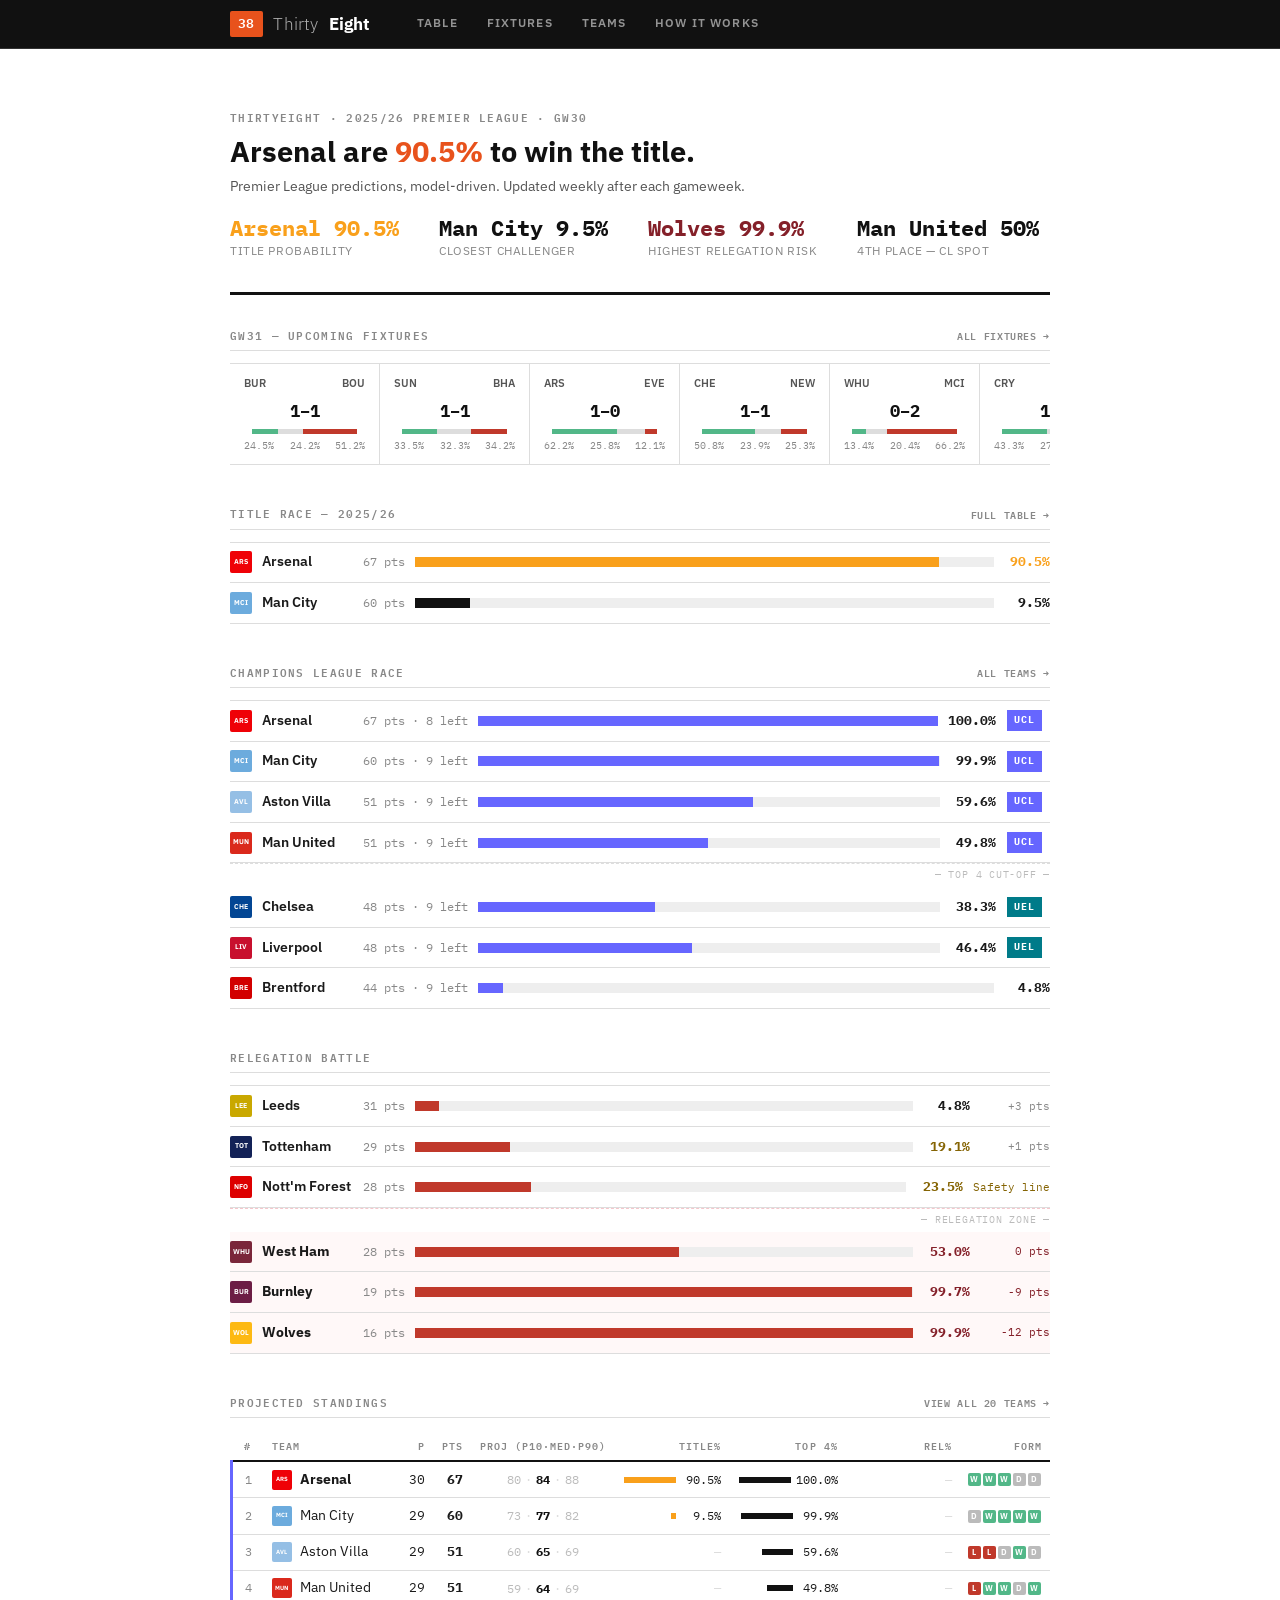
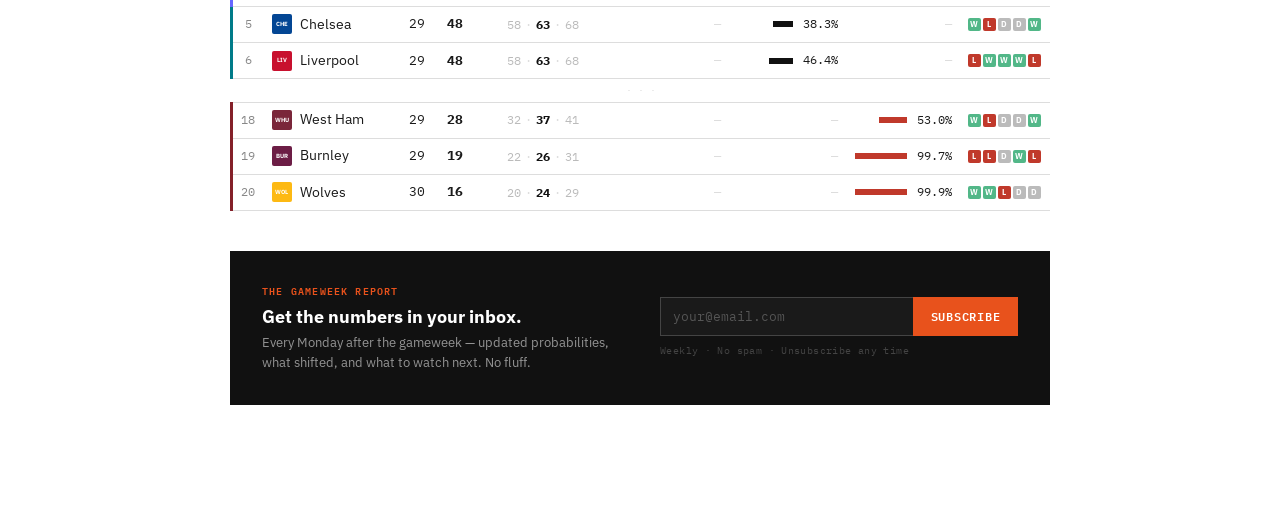
==== commit 85f55ff3: "Data update: GW30 results processed, GW31 predictions live - Re-ran full pipeline (scripts 02-06) wi" ====
--- a/website/index.html
+++ b/website/index.html
@@ -142,6 +142,29 @@
     </div>
   </section>
 
+  <!-- NEWSLETTER SIGNUP -->
+  <section class="section">
+    <div class="newsletter-band">
+      <div class="nl-left">
+        <div class="nl-eyebrow">The Gameweek Report</div>
+        <div class="nl-heading">Get the numbers in your inbox.</div>
+        <div class="nl-sub">Every Monday after the gameweek — updated probabilities, what shifted, and what to watch next. No fluff.</div>
+      </div>
+      <div class="nl-right">
+        <!-- Replace the form below with your Beehiiv embed once you have an account -->
+        <!-- Sign up at beehiiv.com, create a publication, then go to Settings → Forms → Embed -->
+        <form class="nl-form" id="nlForm" onsubmit="nlSubmit(event)">
+          <input class="nl-input" type="email" placeholder="your@email.com" required id="nlEmail">
+          <button class="nl-btn" type="submit">Subscribe</button>
+        </form>
+        <div class="nl-confirm" id="nlConfirm" style="display:none">
+          ✓ You're on the list. First issue lands Monday.
+        </div>
+        <div class="nl-meta">Weekly · No spam · Unsubscribe any time</div>
+      </div>
+    </div>
+  </section>
+
 </div>
 </main>
 
@@ -382,6 +405,13 @@
 document.getElementById('navToggle').addEventListener('click', () => {
   document.getElementById('mainNav').classList.toggle('open');
 });
+
+// Newsletter form — swap this function out when you add the Beehiiv embed
+function nlSubmit(e) {
+  e.preventDefault();
+  document.getElementById('nlForm').style.display = 'none';
+  document.getElementById('nlConfirm').style.display = 'block';
+}
 </script>
 </body>
 </html>
--- a/website/styles.css
+++ b/website/styles.css
@@ -889,6 +889,92 @@
   .hide-tablet { display: none !important; }
 }
 
+/* --- NEWSLETTER BAND ---------------------------------------------------- */
+.newsletter-band {
+  background: var(--black);
+  color: #fff;
+  padding: 2rem 2rem;
+  display: flex;
+  gap: 2.5rem;
+  align-items: center;
+  flex-wrap: wrap;
+}
+.nl-left { flex: 1; min-width: 200px; }
+.nl-right { flex: 1; min-width: 220px; }
+.nl-eyebrow {
+  font-family: var(--fontMono);
+  font-size: 0.62rem;
+  font-weight: 600;
+  letter-spacing: 0.12em;
+  text-transform: uppercase;
+  color: var(--brand);
+  margin-bottom: 0.4rem;
+}
+.nl-heading {
+  font-size: 1.15rem;
+  font-weight: 700;
+  line-height: 1.2;
+  color: #fff;
+  margin-bottom: 0.4rem;
+}
+.nl-sub {
+  font-size: 0.8rem;
+  color: rgba(255,255,255,0.55);
+  line-height: 1.55;
+}
+.nl-form {
+  display: flex;
+  gap: 0;
+  margin-bottom: 0.5rem;
+}
+.nl-input {
+  flex: 1;
+  padding: 0.6rem 0.75rem;
+  font-family: var(--fontMono);
+  font-size: 0.82rem;
+  border: 1px solid #444;
+  border-right: none;
+  background: #1a1a1a;
+  color: #fff;
+  outline: none;
+  min-width: 0;
+}
+.nl-input::placeholder { color: #555; }
+.nl-input:focus { border-color: var(--brand); }
+.nl-btn {
+  padding: 0.6rem 1.1rem;
+  background: var(--brand);
+  color: #fff;
+  border: none;
+  font-family: var(--fontMono);
+  font-size: 0.78rem;
+  font-weight: 600;
+  letter-spacing: 0.06em;
+  text-transform: uppercase;
+  cursor: pointer;
+  transition: background 0.12s;
+  white-space: nowrap;
+}
+.nl-btn:hover { background: var(--brandDark); }
+.nl-confirm {
+  font-family: var(--fontMono);
+  font-size: 0.78rem;
+  color: #52b788;
+  padding: 0.6rem 0;
+}
+.nl-meta {
+  font-family: var(--fontMono);
+  font-size: 0.6rem;
+  color: #444;
+  letter-spacing: 0.04em;
+}
+@media (max-width: 640px) {
+  .newsletter-band { padding: 1.5rem 1.25rem; gap: 1.5rem; }
+  .nl-form { flex-direction: column; }
+  .nl-input { border-right: 1px solid #444; border-bottom: none; }
+  .nl-btn { width: 100%; }
+}
+
 /* Animations */
 @keyframes fadeIn { from { opacity: 0; } to { opacity: 1; } }
 .animate-in { animation: fadeIn 0.25s ease; }
